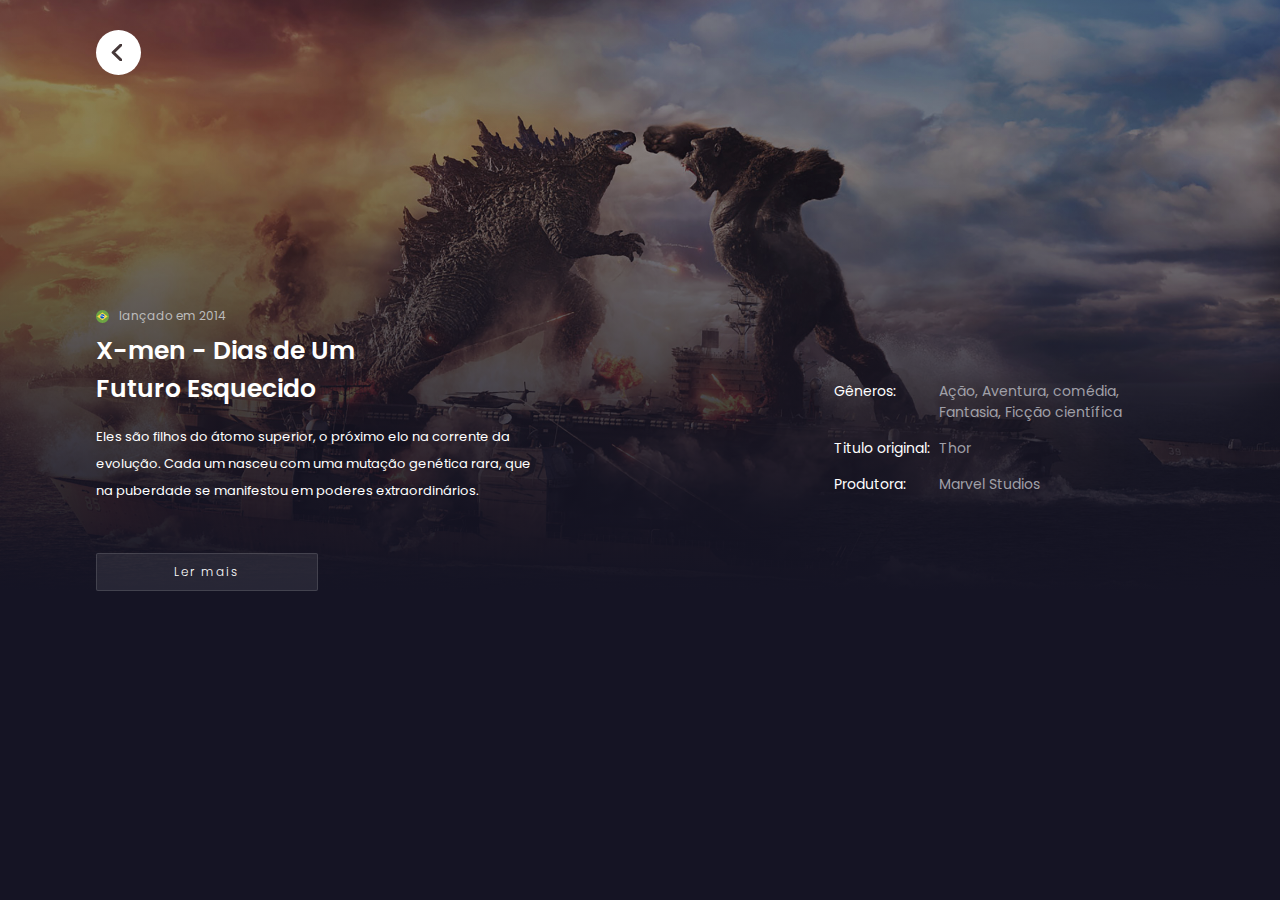
==== pages/movie.html @ ea09b8e7 "novas funções" ====
<!doctype html>
<html lang="pt-br">

<head>
	<title> movie app </title>
	<meta charset="utf-8">
	<meta name="author" content="">
	<meta name="description" content="">
	<meta name="keywords" content="">
	<meta name="viewport" content="width=device-width, initial-scale=1.0">
	<link rel="stylesheet" href="css/moviepage.css">
</head>

<body>
	
	
<main>
	<section class="movie__backgrund">
		
		<div class="movie__content mwfix">
		<div class="movie__btn--back"><img src="/svg/back.svg" alt="back"></div>
			<div class="movie__content__left">
					<div class="content__Subtitle">
							<img src="/svg/brazil.png" alt="">
							<h3>
								lançado em 2014
							</h3>
					</div>
					<div class="content__title">
							<h2>X-men - Dias de Um Futuro Esquecido</h2>
					</div>

					<div class="content__overview">
							<p>Eles são filhos do átomo superior, o próximo elo na corrente da evolução. Cada um nasceu com uma mutação genética rara, que na puberdade se manifestou em poderes extraordinários.</p>
					</div>
					<div class="movie__showmore" >
							<p>Ler mais</p>
					</div>
			</div>
			<div class="movie__content__right">
					<div class="content__info">
						<div class="content__info__genero">
							<h3>Gêneros:</h3>
							<p>Ação, Aventura, comédia,
							Fantasia, Ficção científica 
							</p>
						</div>
						<div class="content__info__titleoriginal">
							<h3>Titulo original:</h3>
							<p>Thor</p>
						</div>
						<div class="content__info__produtor">
							<h3>Produtora:</h3>
							<p>Marvel Studios</p>
						</div>
					</div>
			</div>
		</div>
	</section>
	
	
</main>

	
	
<!--
	
		<section class="modal__background">
		<div class="modal">
			<div class="modal__movie">
				<div class="modal__header">
					<div class="modal__header__content">
						<div class="modal__movie__Subtitle">
							<img src="svg/brazil.png" alt="">
							<h3></h3>
						</div>
						<div class="modal__movie__title">
							<h2>X-men - Dias de Um Futuro Esquecido</h2>
						</div>
						<div class="modal__movie__overview">
							<p>Eles são filhos do átomo superior, o próximo elo na corrente da evolução. Cada um nasceu com uma mutação genética rara, que na puberdade se manifestou em poderes extraordinários.</p>
						</div>
						<div class="modal__showmore" onclick="modalCreate.showMore()">
							<p>Ler mais</p>
						</div>
					</div>
				</div>
				<div class="modal__suggestion">
					<div class="suggestion__title">
						<h3>Você pode gosta também:</h3>
						<img src="./svg/fire.svg" alt="">
					</div>
					<div class="suggestion__content">
						<div class="suggestion__content__skeleton"> </div>
						<div class="suggestion__content__skeleton"> </div>
						<div class="suggestion__content__skeleton"> </div>
						<div class="suggestion__content__skeleton"> </div>
						<div class="suggestion__content__skeleton"> </div>
					</div>
				</div>
			</div>
			<div class="modal__btn--closer" onclick="modalCreate.closerModal()"></div>
		</div>
	</section>
-->
	
<!--	<script src="js/main.js"></script>-->
</body>

</html>
---- pages/css/moviepage.css ----
@import url('https://fonts.googleapis.com/css2?family=Poppins:wght@400;500;600;700&display=swap');

/* ajuste*/
* {
	margin: 0;
	padding: 0;
	box-sizing: border-box;
}

HTML {
	height: 100%;
}

body {
	background: rgb(21, 20, 36);
	height: 100%;
	font-family: 'Poppins', sans-serif;

}

.pd_fix {
	padding: 0 3% 0 3%;
}

.mwfix {
	max-width: 1200px;
	margin: 0 auto;
}

@media screen and (max-width: 1440px) {
	.mwfix {
		max-width: 1088px;
		margin: 0 auto;
	}
}

@media screen and (max-width: 1088px) {
	.mwfix {
		
		max-width: 746px;
		margin: 0 auto;
	}
}

@media screen and (max-width: 746px) {
	.mwfix {
		max-width: 610px;
		margin: 0 auto;
	}
}

/* ajuste */



.movie__backgrund{
	background: rgb(21, 20, 36);
	background: linear-gradient(180deg, rgba(21, 20, 36, 0.427608543417367) 26%, rgba(21, 20, 36, 1) 100%);
	width: 100%;
	height: 60%;
	position: relative;
}
.movie__backgrund::after {
	content: '';
	position: absolute;
	top: 0;
	left: 0;
	background-image: url('../../img/godzilla-vs-kong-2.jpg');
	background-position: center;
	background-size: cover;
	width: 100%;
	height: 100%;
	z-index: -1;
}



.movie__content{
	padding-top: 300px;
	display: flex;
	position: relative;
}

.movie__content__left{
	flex:0 0 50%;
}

.movie__content__right{
	flex:0 0 50%;
	display: flex;
	align-items: center;
	justify-content: flex-end;
}

/*content*/
.content__Subtitle {
	display: flex;
	justify-content: space-between;
	align-items: center;
	margin-right: 20px;
	width: 130px;
}

.content__Subtitle h3 {
	font-weight: normal;
	font-size: 12px;
	line-height: 32px;
	text-align: left;
	color: #bcbcbc;
}

.content__title {
	max-width: 60%;
	margin-bottom: 15px;
}

.content__title h2 {
	font-weight: 600;
	font-size: 25px;
	text-align: left;
	color: #fff;
}

.content__overview{
	max-width: 80%;
	height: 100px;
	overflow: hidden;
	transition: all cubic-bezier(.66, .04, .17, .99) 400ms;
}

.content__overview p {
	position: relative;
	font-weight: normal;
	font-size: 13px;
	overflow: hidden;
	line-height: 27px;
	text-align: left;
	color: #ffffff;
}
.movie__showmore {
	margin-top: 30px; 
	cursor: pointer;
	display: flex;
	justify-content: center;
	align-items: center;
	width: 222px;
	height: 38px;
	border-radius: 2px;
	background: transparent;
	border: 1px solid rgba(255, 255, 255, 0.13);
	background-color: rgba(255, 255, 255, 0.08);
	transition: all cubic-bezier(.66, .04, .17, .99) 400ms;
}
.movie__showmore:hover{
	background-color: rgba(255, 255, 255, 0.33);
}
.movie__showmore p {
	font-weight: 300;
	font-size: 12px;
	letter-spacing: 0.17em;
	text-align: center;
	color: #fff;
}
/* -- info -- */
.content__info{
	display: flex;
	flex-flow: column;
}
.content__info__genero,
.content__info__titleoriginal,
.content__info__produtor{
	display: flex;
	width: 350px;
	margin-bottom: 15px;
}


.content__info__genero h3,
.content__info__titleoriginal h3,
.content__info__produtor h3{
	font-weight: 400;
	font-size: 14px;
	color: #fff;
}
.content__info__genero p,
.content__info__titleoriginal p,
.content__info__produtor p{
	margin-left: auto;
	font-weight: 400;
	width: 70%;
	font-size: 14px;
	color: #a0a0a8;
}
.movie__btn--back{
	cursor: pointer;
	position: absolute;
	top: 0;
	left: 0;
	margin: 30px 0;
	width: 45px;
	height: 45px;
	border-radius: 50%;
	background: white;
	z-index: 1;
	display: flex;
	justify-content: center;
	align-items: center;
}
.movie__btn--back img {
	width: 23%;
	transform: translateX(-2px)
}

/* mobile*/

@media screen and (max-width: 746px){
	.movie__content{
	padding-top: 300px;
	display: flex;
	flex-flow: wrap;
	justify-content: center;
}

.movie__content__left{
	flex:0 0 90%;
}

.movie__content__right{
	flex:0 0 90%;
	display: flex;
	align-items: center;
	justify-content: flex-start;
}
	.content__title{
		max-width: 100%;
	}
	.content__overview {
		max-width: 100%;
	}
	.content__info{
	width: 100%;
	display: flex;
	flex-flow: column;
}
	.movie__showmore{
		margin: 40px auto 40px;
	}
.content__info__genero,
.content__info__titleoriginal,
.content__info__produtor{
	display: flex;
	width: 100%;
	margin-bottom: 15px;
}
.content__info__genero p,
.content__info__titleoriginal p,
.content__info__produtor p{
	margin-left: auto;
	font-weight: 400;
	width: 70%;
	font-size: 14px;
	color: #a0a0a8;
}
}
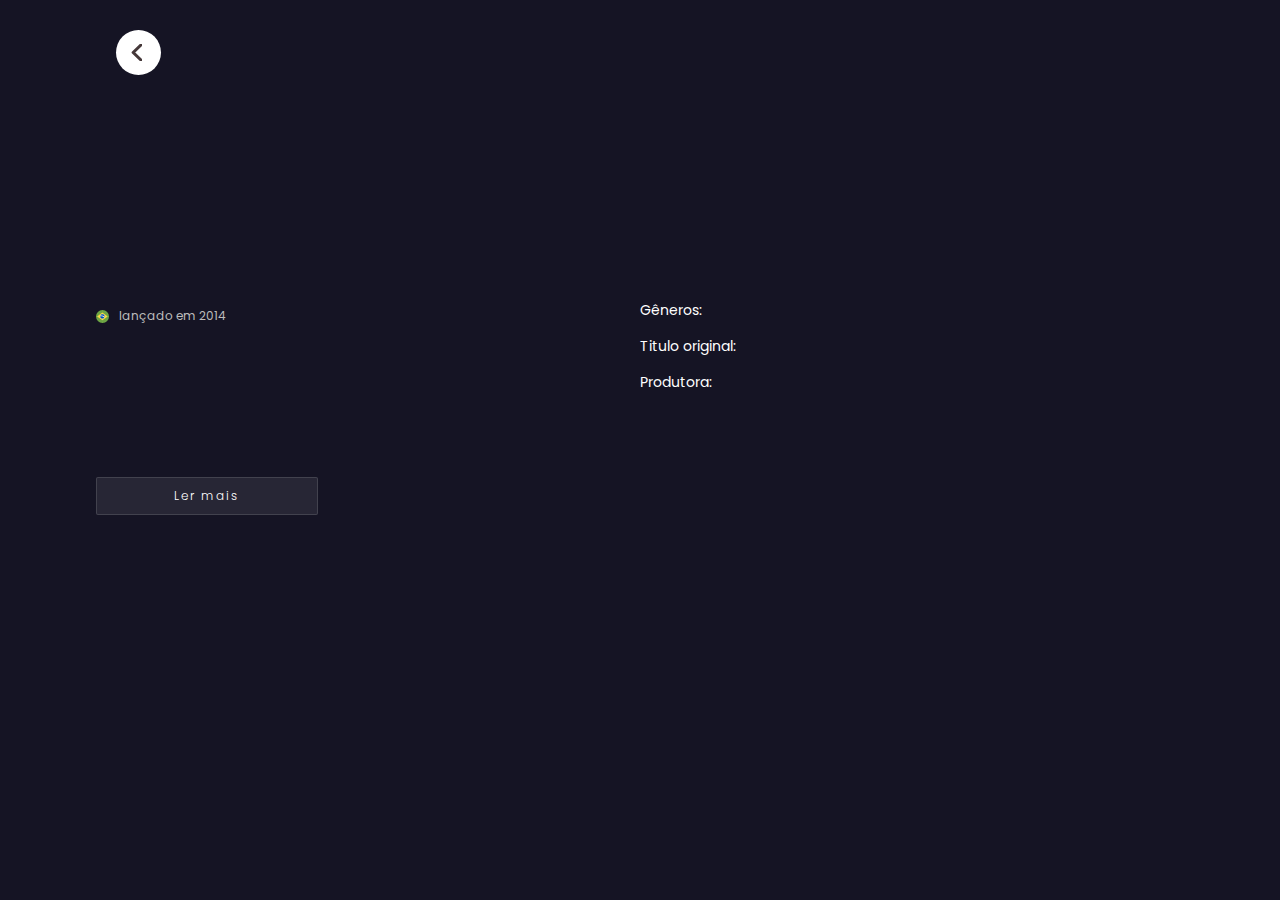
==== commit aeaf16e1: "nova pagina de filme" ====
--- a/pages/movie.html
+++ b/pages/movie.html
@@ -12,99 +12,133 @@
 </head>
 
 <body>
-	
-	
 <main>
-	<section class="movie__backgrund">
-		
-		<div class="movie__content mwfix">
-		<div class="movie__btn--back"><img src="/svg/back.svg" alt="back"></div>
-			<div class="movie__content__left">
+		<section class="movie__backgrund">
+			<div class="movie__content mwfix">
+				<div class="movie__btn--back"><img src="../svg/back.svg" alt="back"></div>
+				<div class="movie__content__left">
 					<div class="content__Subtitle">
-							<img src="/svg/brazil.png" alt="">
-							<h3>
-								lançado em 2014
-							</h3>
+						<img src="../svg/brazil.png" alt="">
+						<h3>
+							lançado em <span>2014</span>		
+						</h3>
 					</div>
 					<div class="content__title">
-							<h2>X-men - Dias de Um Futuro Esquecido</h2>
+						<h2></h2>
 					</div>
-
 					<div class="content__overview">
-							<p>Eles são filhos do átomo superior, o próximo elo na corrente da evolução. Cada um nasceu com uma mutação genética rara, que na puberdade se manifestou em poderes extraordinários.</p>
+						<p></p>
 					</div>
-					<div class="movie__showmore" >
-							<p>Ler mais</p>
+					<div class="movie__showmore" onclick="DOMcontrusct.showMore()">
+						<p>Ler mais</p>
 					</div>
-			</div>
-			<div class="movie__content__right">
+				</div>
+				<div class="movie__content__right">
 					<div class="content__info">
 						<div class="content__info__genero">
 							<h3>Gêneros:</h3>
-							<p>Ação, Aventura, comédia,
-							Fantasia, Ficção científica 
-							</p>
+							<p></p>
 						</div>
 						<div class="content__info__titleoriginal">
 							<h3>Titulo original:</h3>
-							<p>Thor</p>
+							<p></p>
 						</div>
 						<div class="content__info__produtor">
 							<h3>Produtora:</h3>
-							<p>Marvel Studios</p>
-						</div>
-					</div>
-			</div>
-		</div>
-	</section>
-	
-	
-</main>
-
-	
-	
-<!--
-	
-		<section class="modal__background">
-		<div class="modal">
-			<div class="modal__movie">
-				<div class="modal__header">
-					<div class="modal__header__content">
-						<div class="modal__movie__Subtitle">
-							<img src="svg/brazil.png" alt="">
-							<h3></h3>
-						</div>
-						<div class="modal__movie__title">
-							<h2>X-men - Dias de Um Futuro Esquecido</h2>
-						</div>
-						<div class="modal__movie__overview">
-							<p>Eles são filhos do átomo superior, o próximo elo na corrente da evolução. Cada um nasceu com uma mutação genética rara, que na puberdade se manifestou em poderes extraordinários.</p>
-						</div>
-						<div class="modal__showmore" onclick="modalCreate.showMore()">
-							<p>Ler mais</p>
+							<p></p>
 						</div>
 					</div>
 				</div>
-				<div class="modal__suggestion">
-					<div class="suggestion__title">
-						<h3>Você pode gosta também:</h3>
-						<img src="./svg/fire.svg" alt="">
-					</div>
-					<div class="suggestion__content">
-						<div class="suggestion__content__skeleton"> </div>
-						<div class="suggestion__content__skeleton"> </div>
-						<div class="suggestion__content__skeleton"> </div>
-						<div class="suggestion__content__skeleton"> </div>
-						<div class="suggestion__content__skeleton"> </div>
-					</div>
-				</div>
 			</div>
-			<div class="modal__btn--closer" onclick="modalCreate.closerModal()"></div>
-		</div>
-	</section>
--->
-	
-<!--	<script src="js/main.js"></script>-->
+		</section>
+</main>
+<script>
+
+// left content  
+const btnBack = document.querySelector('.movie__btn--back') 
+const movieBackgrund = document.querySelector('.movie__backgrund');
+const contentSubtitle = document.querySelector('.content__Subtitle h3 span');
+const contentTitle = document.querySelector('.content__title h2');
+const contentOverview = document.querySelector('.content__overview p');
+// right content 
+const genero = document.querySelector('.content__info__genero p');
+const titleoriginal = document.querySelector('.content__info__titleoriginal p');
+const produtor = document.querySelector('.content__info__produtor p');
+
+// page events
+btnBack.addEventListener('click',()=>{
+	window.history.back();
+})
+
+window.addEventListener('load', async () => {
+	DOMcontrusct.loading();
+	const filmeID = window.location.href.split('=');
+	//
+	const response1 = await fetch(`https://api.themoviedb.org/3/movie/${filmeID[1]}?api_key=c8ef0b0b4be9eea2fd38600b56a29bb6&language=pt-BR`);
+  const movie = await response1.json();
+	console.log(movie);
+	// ORGIZANDO E CORRGINDO DADOS 
+	movieItems = {
+            id: movie.id,
+            poster: (movie.poster_path === null) ? `img/error_img.png` : `https://image.tmdb.org/t/p/w300${movie.poster_path}`,
+            title: movie.title,
+            date: (movie.release_date===undefined)? `Sem data`: movie.release_date.substring(0, 4),
+            vote: movie.vote_average,
+            back:  (movie.backdrop_path===null)? `img/error_img.png` :`https://image.tmdb.org/t/p/w533_and_h300_bestv2${movie.backdrop_path}`,
+            overview: (movie.overview==='')? `Filme sem descrição`: movie.overview,
+			tituloOriginal:movie.original_title,
+			generos:movie.genres.map(key => key.name).join(', '),
+			produtoras:movie.production_companies.map(key => key.name).join(', '),
+	};
+
+	DOMcontrusct.setInfo(movieItems);
+});
+//
+const DOMcontrusct = {
+	loading(){
+		
+	},
+	setInfo(value){
+		document.title = value.title;
+		movieBackgrund.style.backgroundImage = 'url('+ value.back +')'
+		contentSubtitle.innerHTML = value.date;
+		contentTitle.innerHTML = value.title;
+		contentOverview.innerHTML = value.overview;
+		genero.innerHTML = value.generos;
+		titleoriginal.innerHTML = value.tituloOriginal;
+		produtor.innerHTML = value.produtoras;
+	},
+	showMore(){
+		const heightP = document.querySelector('.content__overview P').clientHeight;
+		const text = document.querySelector('.content__overview');
+		const showmore = document.querySelector('.movie__showmore p');
+		
+            if(text.clientHeight==100 && heightP>100 ){
+				text.style.height = `${heightP}px`;
+				showmore.innerHTML = 'Fechar'
+			}else{
+				text.style.height = `100px`;
+				showmore.innerHTML = 'Ler mais'
+			}
+	}
+}
+
+
+
+
+
+//
+let palavra = 'aeiou' 
+const letras = ['a','e','i','o','u',];
+const letrasComAcento = ['á','é','í','ó','ú',]
+
+for (let i = 0; i <letras.length; i++) {
+		palavra = palavra.replace(letras[i],letrasComAcento[i]);
+		console.log(palavra);
+};
+
+</script>
+	<!--	<script src="js/main.js"></script>-->
 </body>
 
 </html>--- a/pages/css/moviepage.css
+++ b/pages/css/moviepage.css
@@ -54,23 +54,24 @@
 
 
 .movie__backgrund{
-	background: rgb(21, 20, 36);
-	background: linear-gradient(180deg, rgba(21, 20, 36, 0.427608543417367) 26%, rgba(21, 20, 36, 1) 100%);
+
 	width: 100%;
 	height: 60%;
 	position: relative;
+	background-attachment: fixed;
+	background-position: center;
+	background-size: cover;
 }
 .movie__backgrund::after {
 	content: '';
 	position: absolute;
 	top: 0;
 	left: 0;
-	background-image: url('../../img/godzilla-vs-kong-2.jpg');
-	background-position: center;
-	background-size: cover;
+	background: rgb(21, 20, 36);
+	background: linear-gradient(180deg, rgba(21, 20, 36, 0.427608543417367) -110%, rgba(21, 20, 36, 1) 100%);
 	width: 100%;
 	height: 100%;
-	z-index: -1;
+	z-index: 1;
 }
 
 
@@ -79,6 +80,7 @@
 	padding-top: 300px;
 	display: flex;
 	position: relative;
+	z-index: 99;
 }
 
 .movie__content__left{
@@ -88,8 +90,7 @@
 .movie__content__right{
 	flex:0 0 50%;
 	display: flex;
-	align-items: center;
-	justify-content: flex-end;
+	
 }
 
 /*content*/
@@ -196,7 +197,7 @@
 	position: absolute;
 	top: 0;
 	left: 0;
-	margin: 30px 0;
+	margin: 30px 20px;
 	width: 45px;
 	height: 45px;
 	border-radius: 50%;
